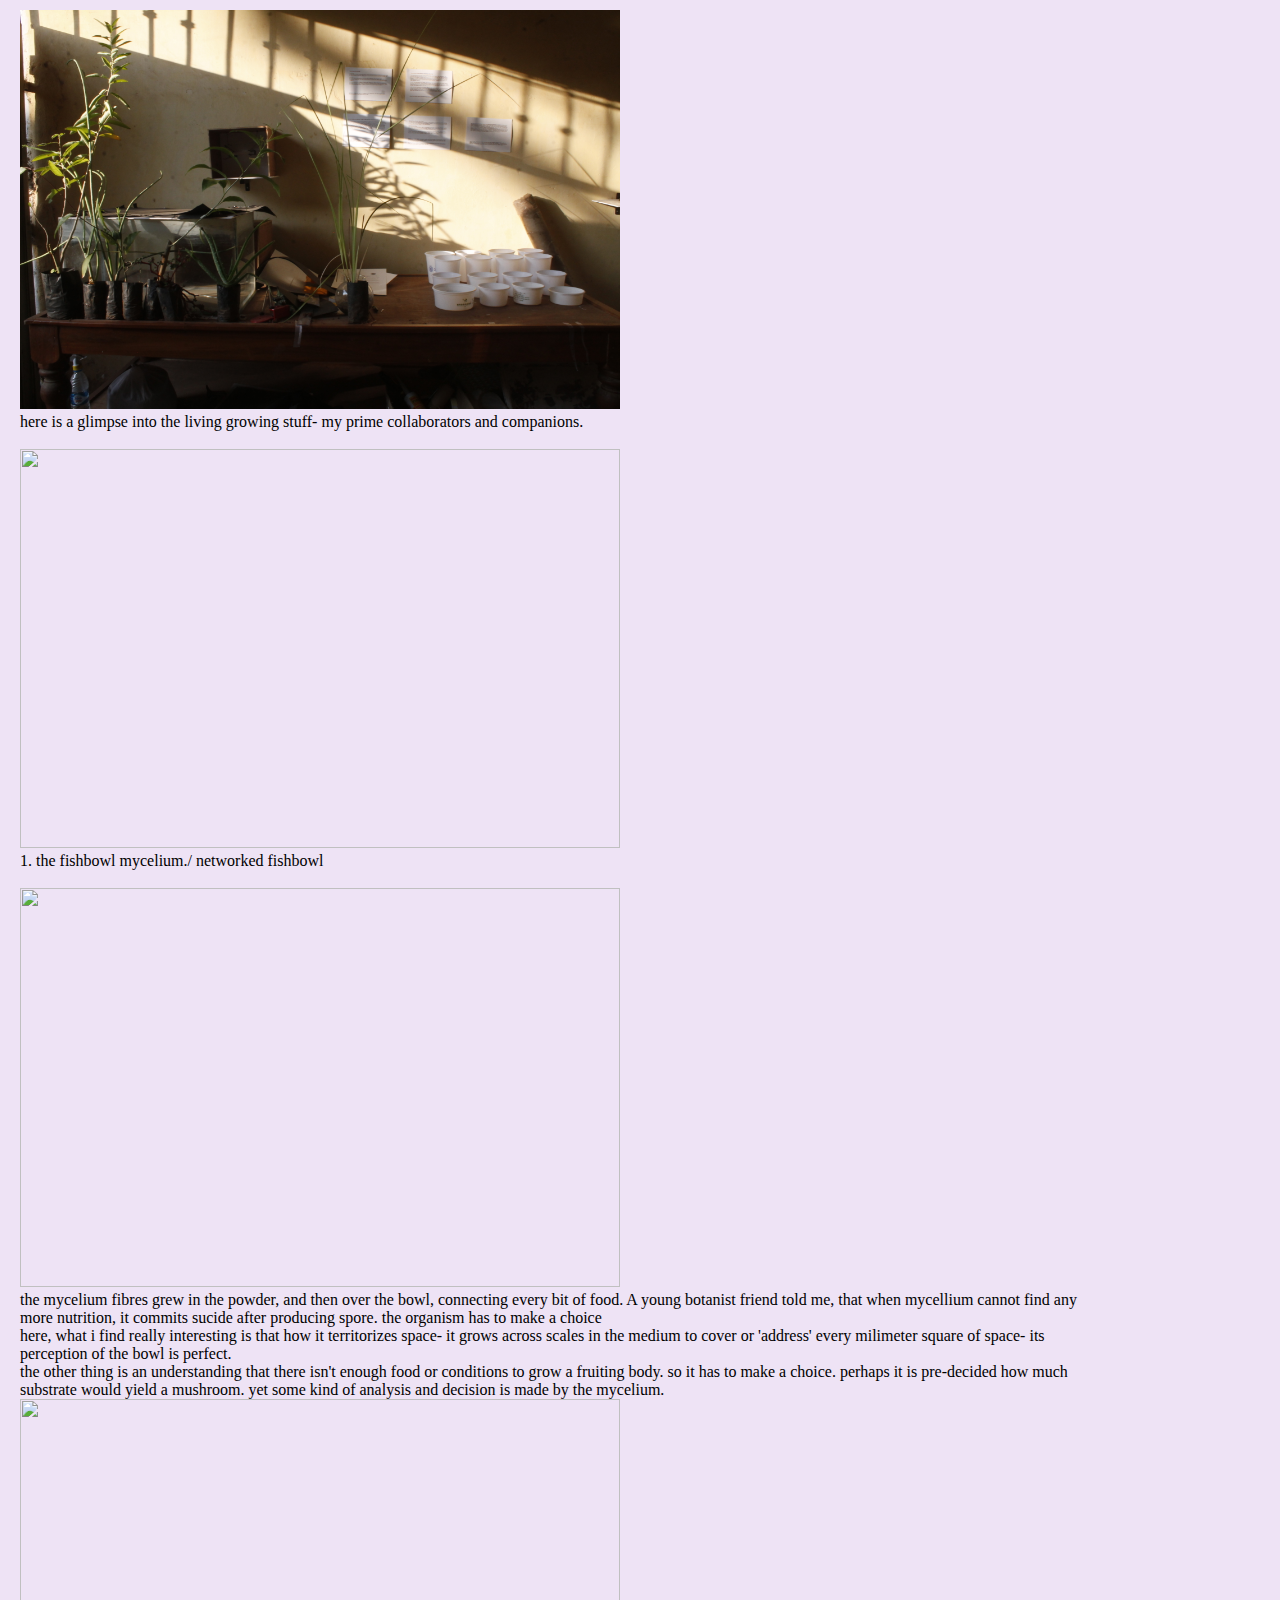
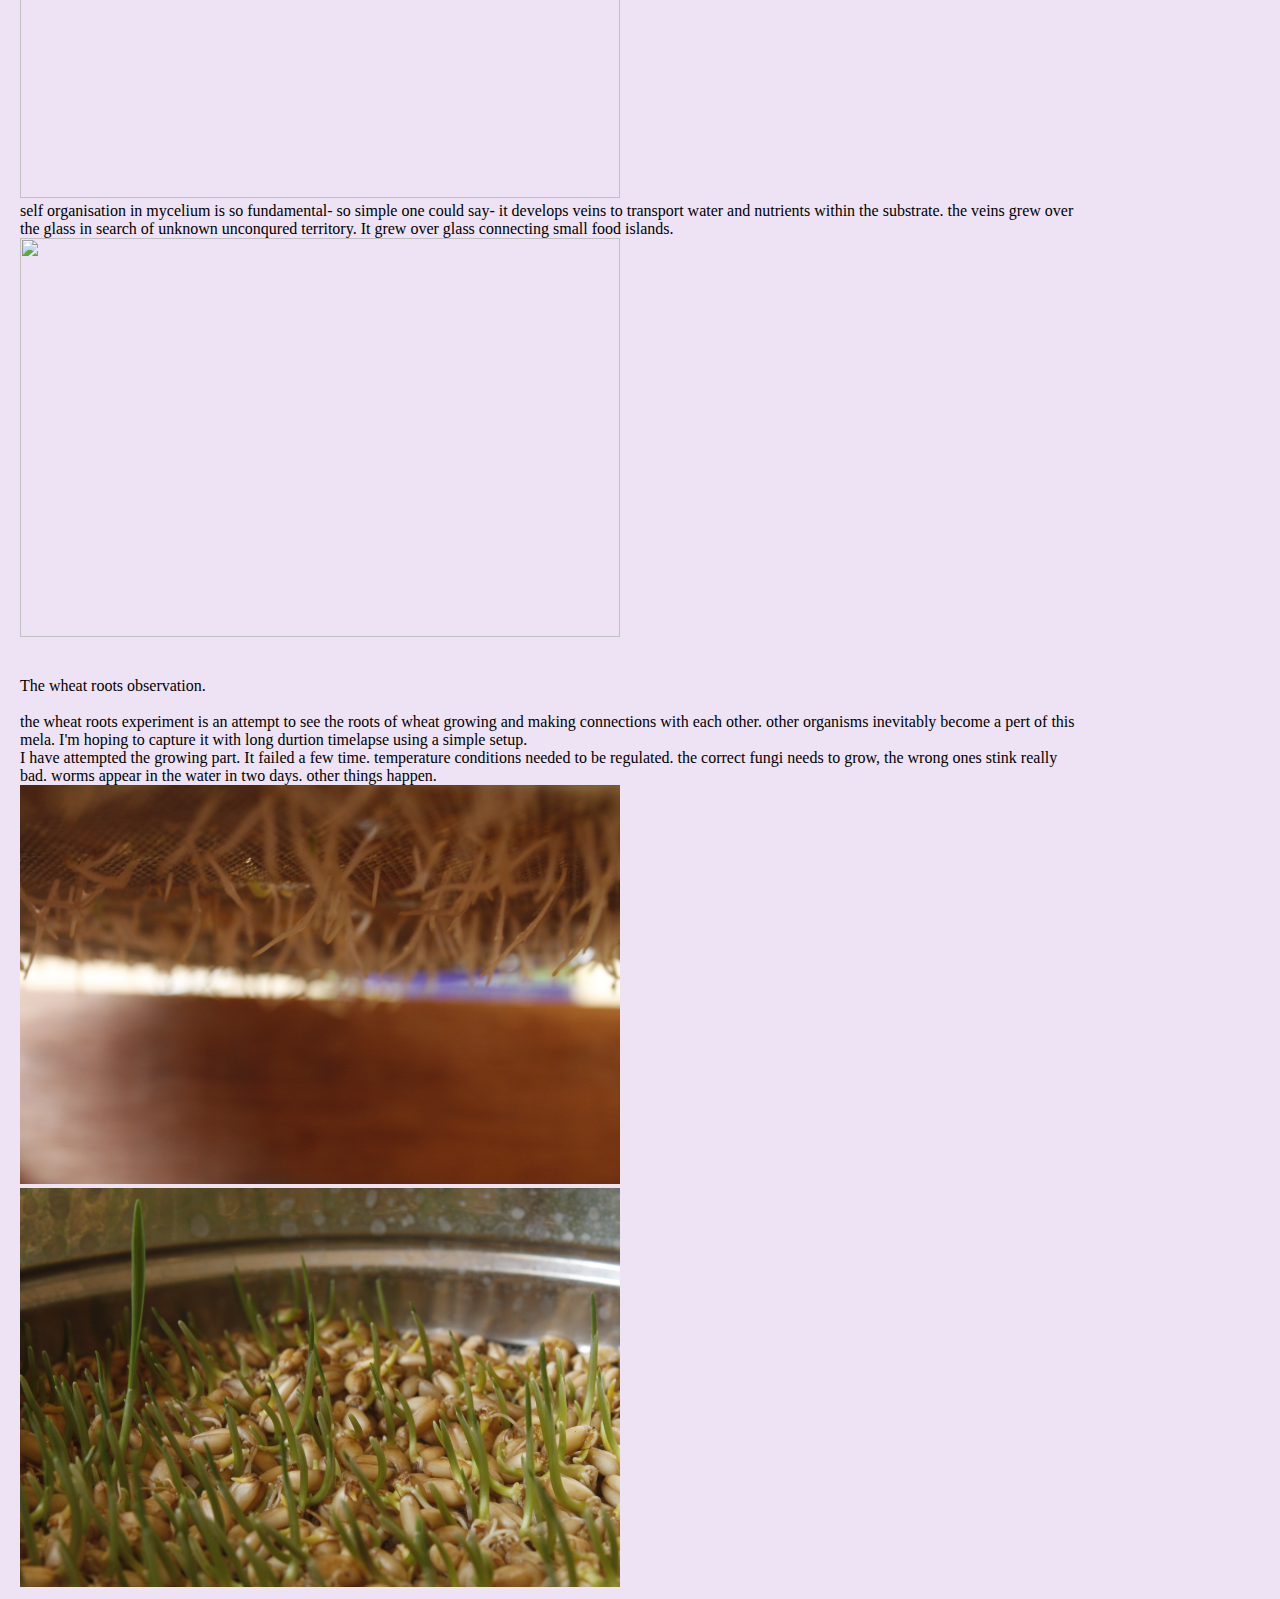
==== living growing stuff.html @ d6c9c226 "first commit" ====
<!doctype html>
<html>
<head>
<meta charset="utf-8">
<title>living growing stuff</title>
<link href="color line web.css" rel="stylesheet" type="text/css">
<style type="text/css">
body {
	background-color: #EEE3F5;
	margin-left: 20px;
	margin-top: 10px;
	margin-right: 200px;
}
</style>
</head>

<body>
<img src="RESOURCE SELECTED/the growing living stuff/New folder/_MG_1256.JPG" width="600" height="399" alt=""/> 
<br>
here is a glimpse into the living growing stuff- my prime collaborators and companions.<br><br>
<img src="RESOURCE SELECTED/the growing living stuff/New folder/_MG_0944.JPG" width="600" height="399" alt=""/> 
<br> 1. the fishbowl mycelium./ networked fishbowl <br><br>
<img src="RESOURCE SELECTED/the growing living stuff/New folder/_MG_1009.JPG" width="600" height="399" alt=""/> 
<br>
the mycelium fibres grew in the powder, and then over the bowl, connecting every bit of food. A young botanist friend told me, that when mycellium cannot find any more nutrition, it commits sucide after producing spore. the organism has to make a choice 
<br>
here, what i find really interesting is that how it territorizes space- it grows across scales in the medium to cover or 'address' every milimeter square of space- its perception of the bowl is perfect. 
<br>
the other thing is an understanding that there isn't enough food or conditions to grow a fruiting body. so it has to make a choice. perhaps it is pre-decided how much substrate would yield a mushroom. yet some kind of analysis and decision is made by the mycelium.
<br>
<img src="RESOURCE SELECTED/the growing living stuff/New folder/_MG_0992.JPG" width="600" height="399" alt=""/> 
<br>self organisation in mycelium is so fundamental- so simple one could say- it develops veins to transport water and nutrients within the substrate. the veins grew over the glass in search of unknown unconqured territory. It grew over glass connecting small food islands.<br>
<img src="RESOURCE SELECTED/the growing living stuff/New folder/_MG_0991.JPG" width="600" height="399" alt=""/>
<br><br><br>
The wheat roots observation.<br><br>
 the wheat roots experiment is an attempt to see the roots of wheat growing and making connections with each other. other organisms inevitably become a pert of this mela. I'm hoping to capture it with long durtion timelapse using a simple setup. <br>

I have attempted the growing part. It failed a few time. temperature conditions needed to be regulated. the correct fungi needs to grow, the wrong ones stink really bad. worms appear in the water in two days. other things happen. <br>
<img src="RESOURCE SELECTED/the growing living stuff/New folder/_MG_1374.JPG" width="600" height="399" alt=""/>
<br>
<img src="RESOURCE SELECTED/the growing living stuff/New folder/_MG_1371.JPG" width="600" height="399" alt=""/>

</body>
</html>
---- color line web.css ----
@charset "utf-8";
	.st0
{
	border-style : Solid;
	border-color : #F7931E;
	border-color : rgba(247, 147, 30, 1);
	border-width : 5px;
}
.st1
{
	border-style : Solid;
	border-color : #2E3192;
	border-color : rgba(46, 49, 146, 1);
	border-width : 5px;
}
.st2
{
	border-style : Solid;
	border-color : #1B1464;
	border-color : rgba(27, 20, 100, 1);
	border-width : 5px;
}
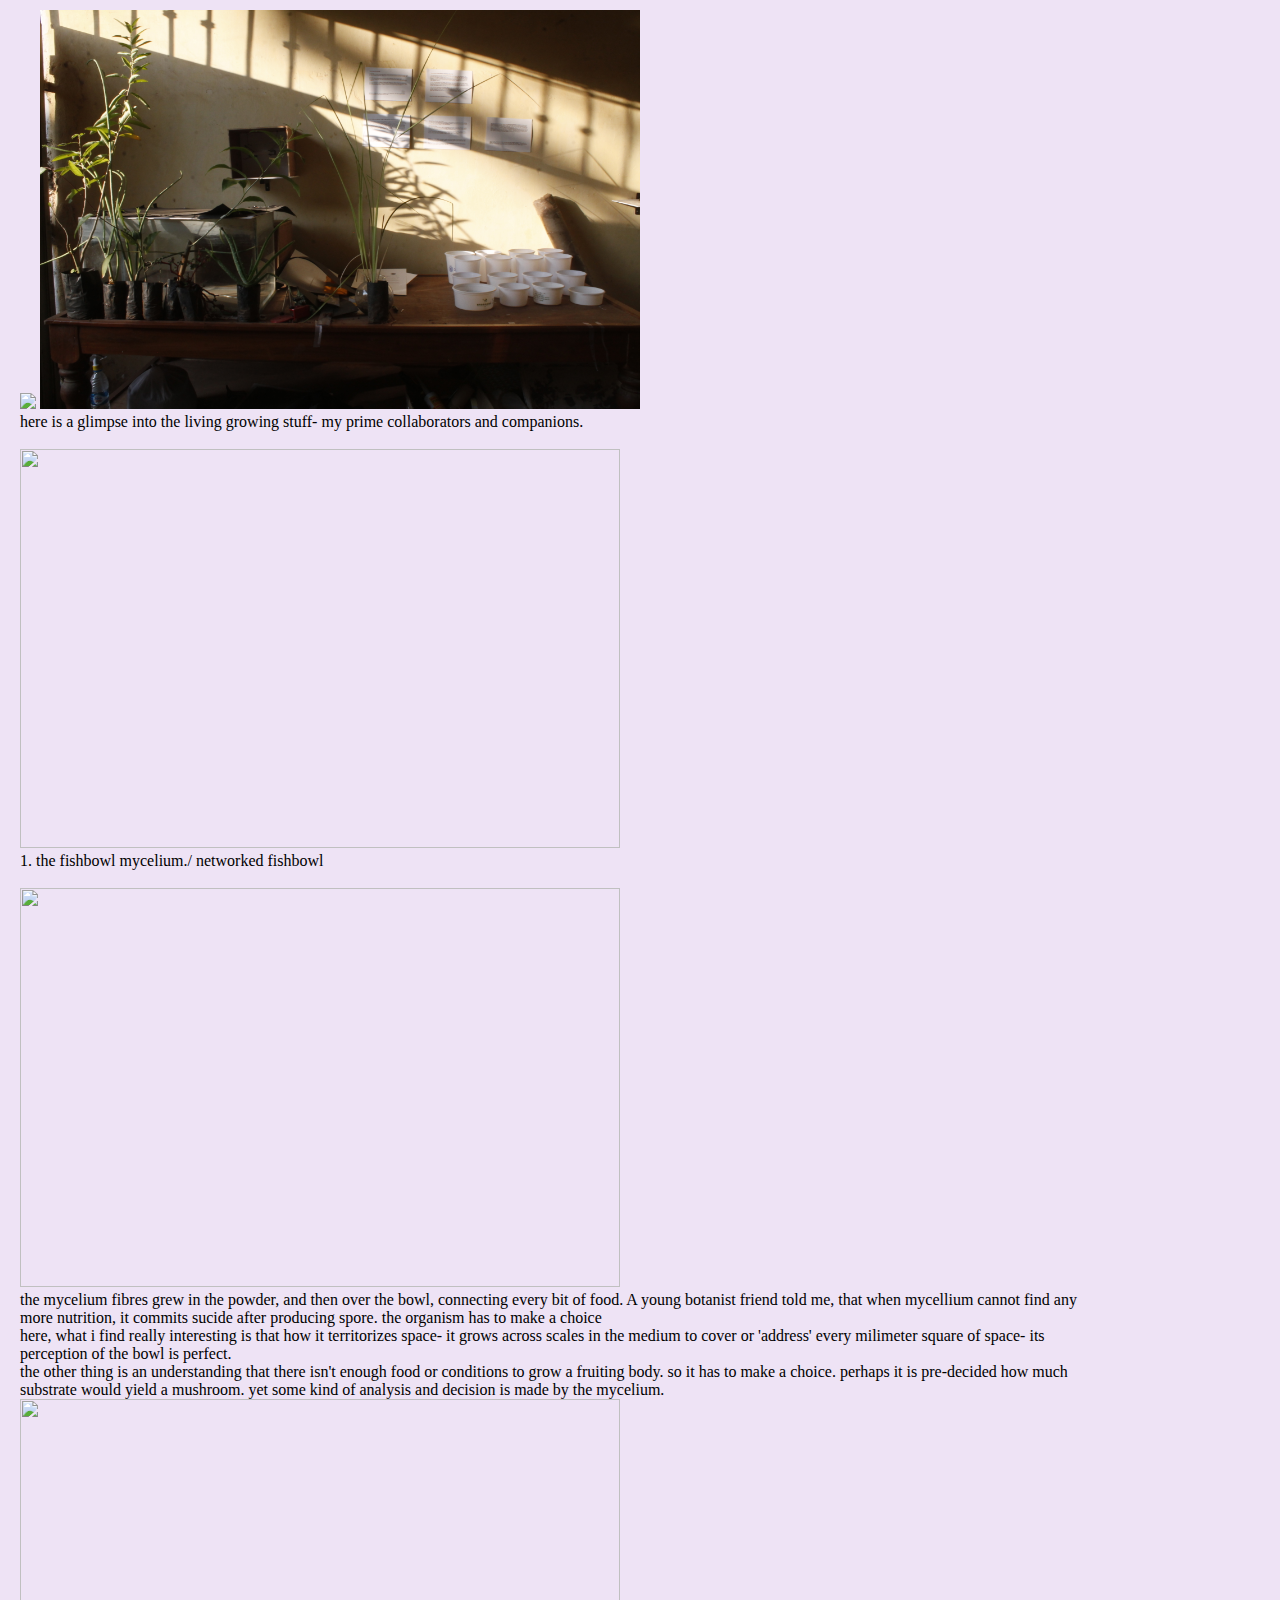
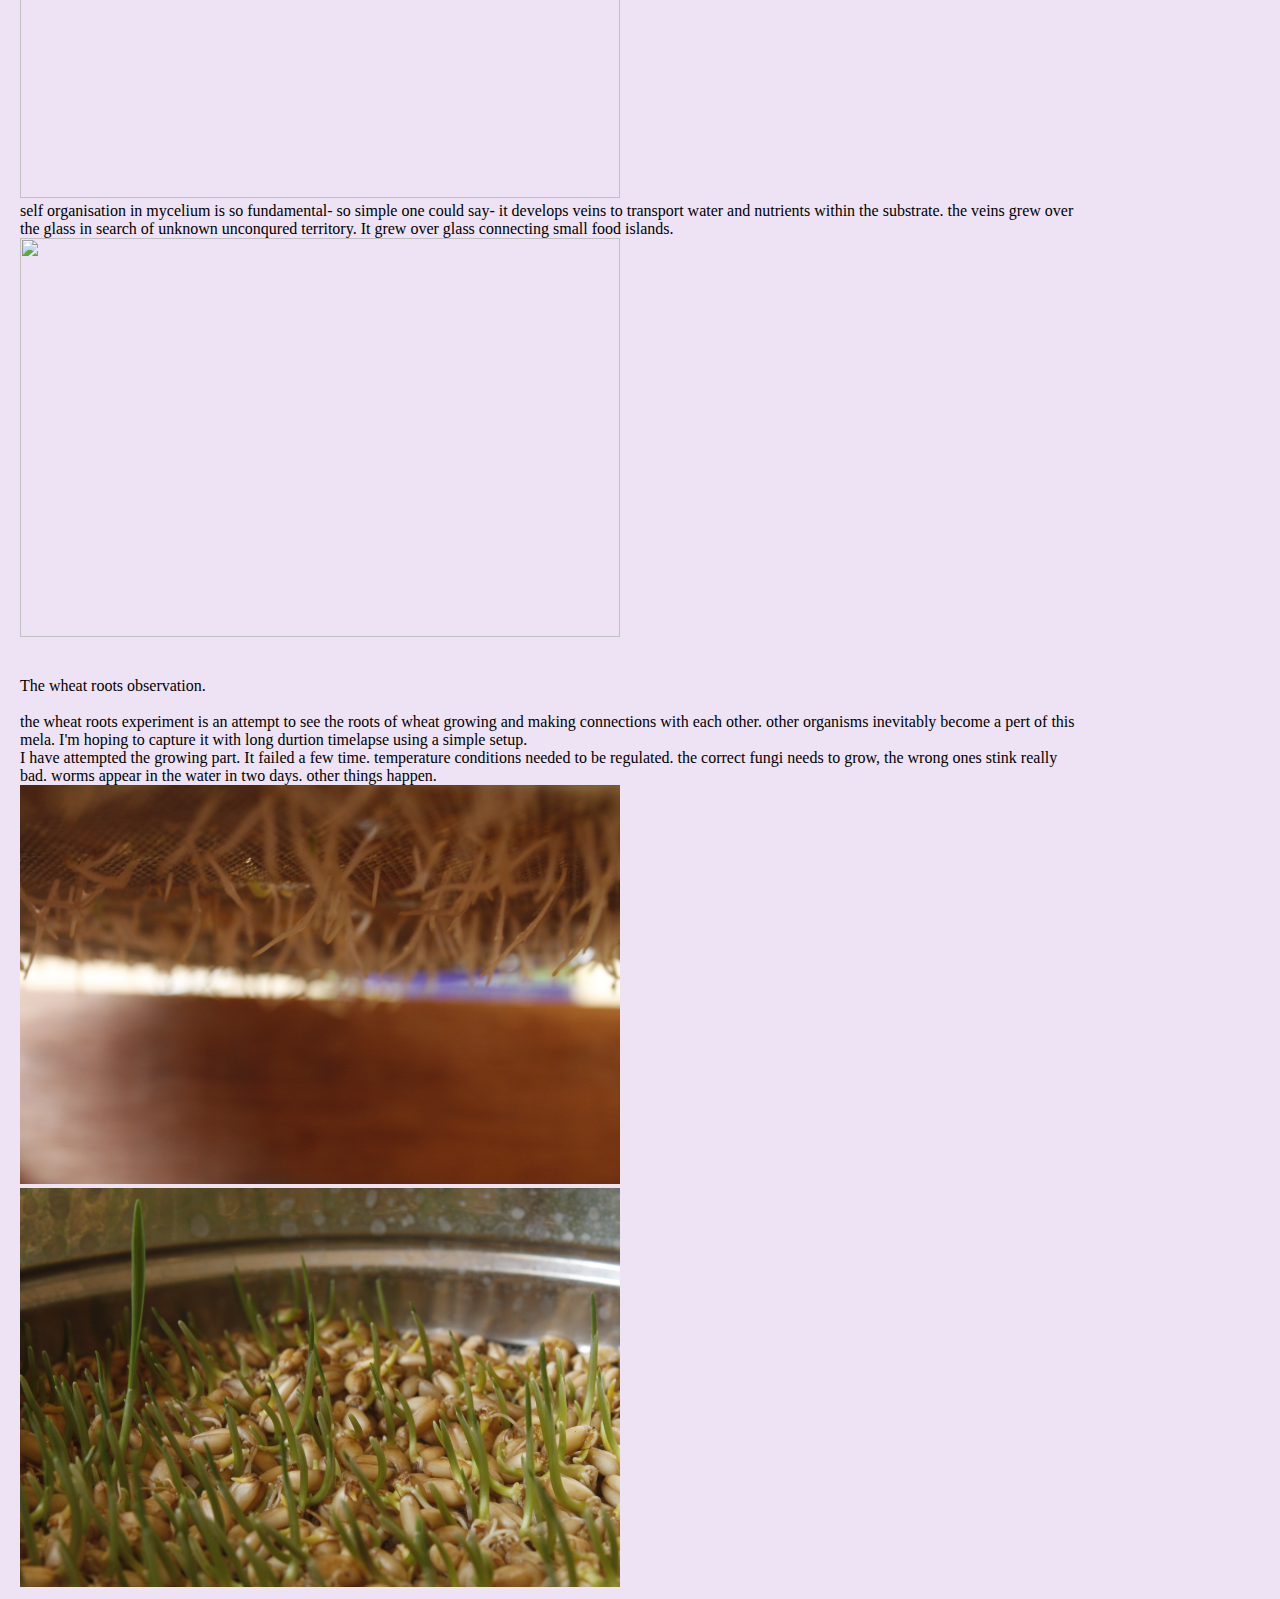
==== commit f2c75d63: "Update living growing stuff.html" ====
--- a/living growing stuff.html
+++ b/living growing stuff.html
@@ -15,6 +15,7 @@
 </head>
 
 <body>
+	<img src="./images/_MG_9123.JPG">
 <img src="RESOURCE SELECTED/the growing living stuff/New folder/_MG_1256.JPG" width="600" height="399" alt=""/> 
 <br>
 here is a glimpse into the living growing stuff- my prime collaborators and companions.<br><br>
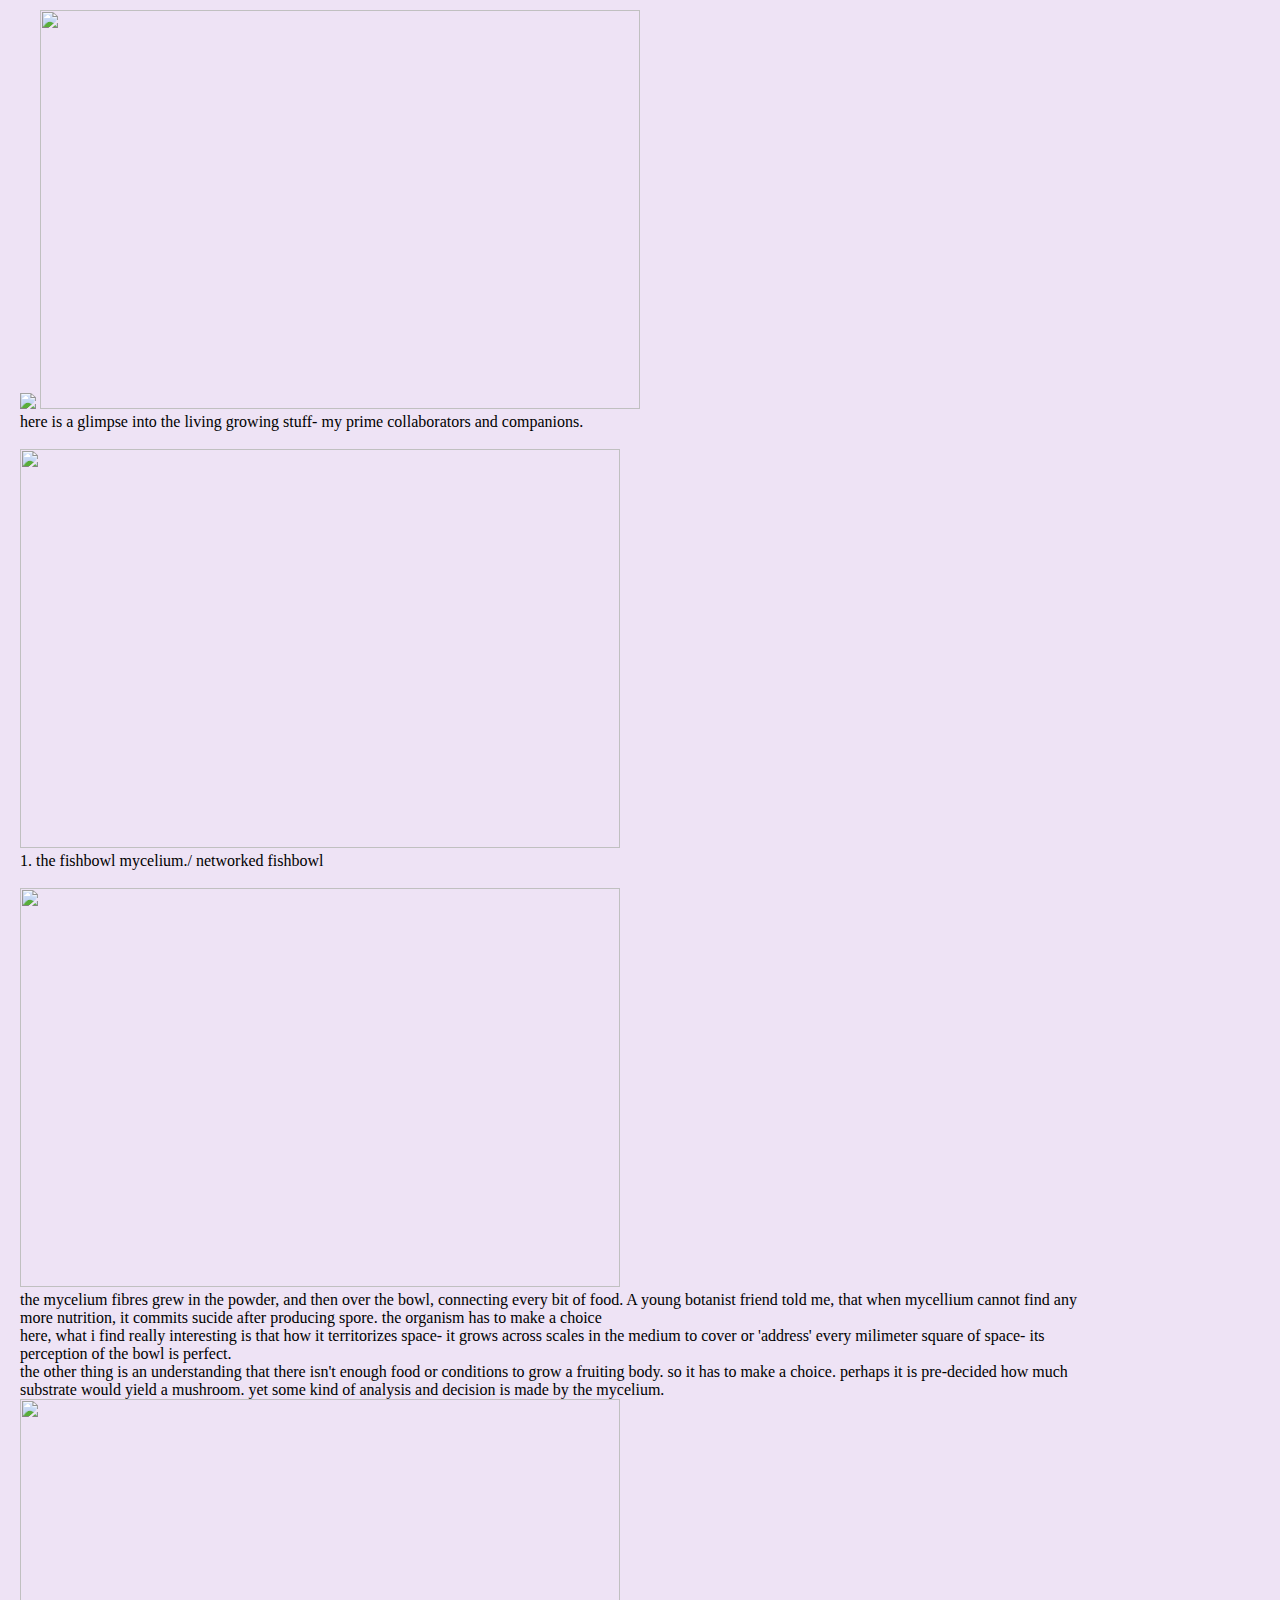
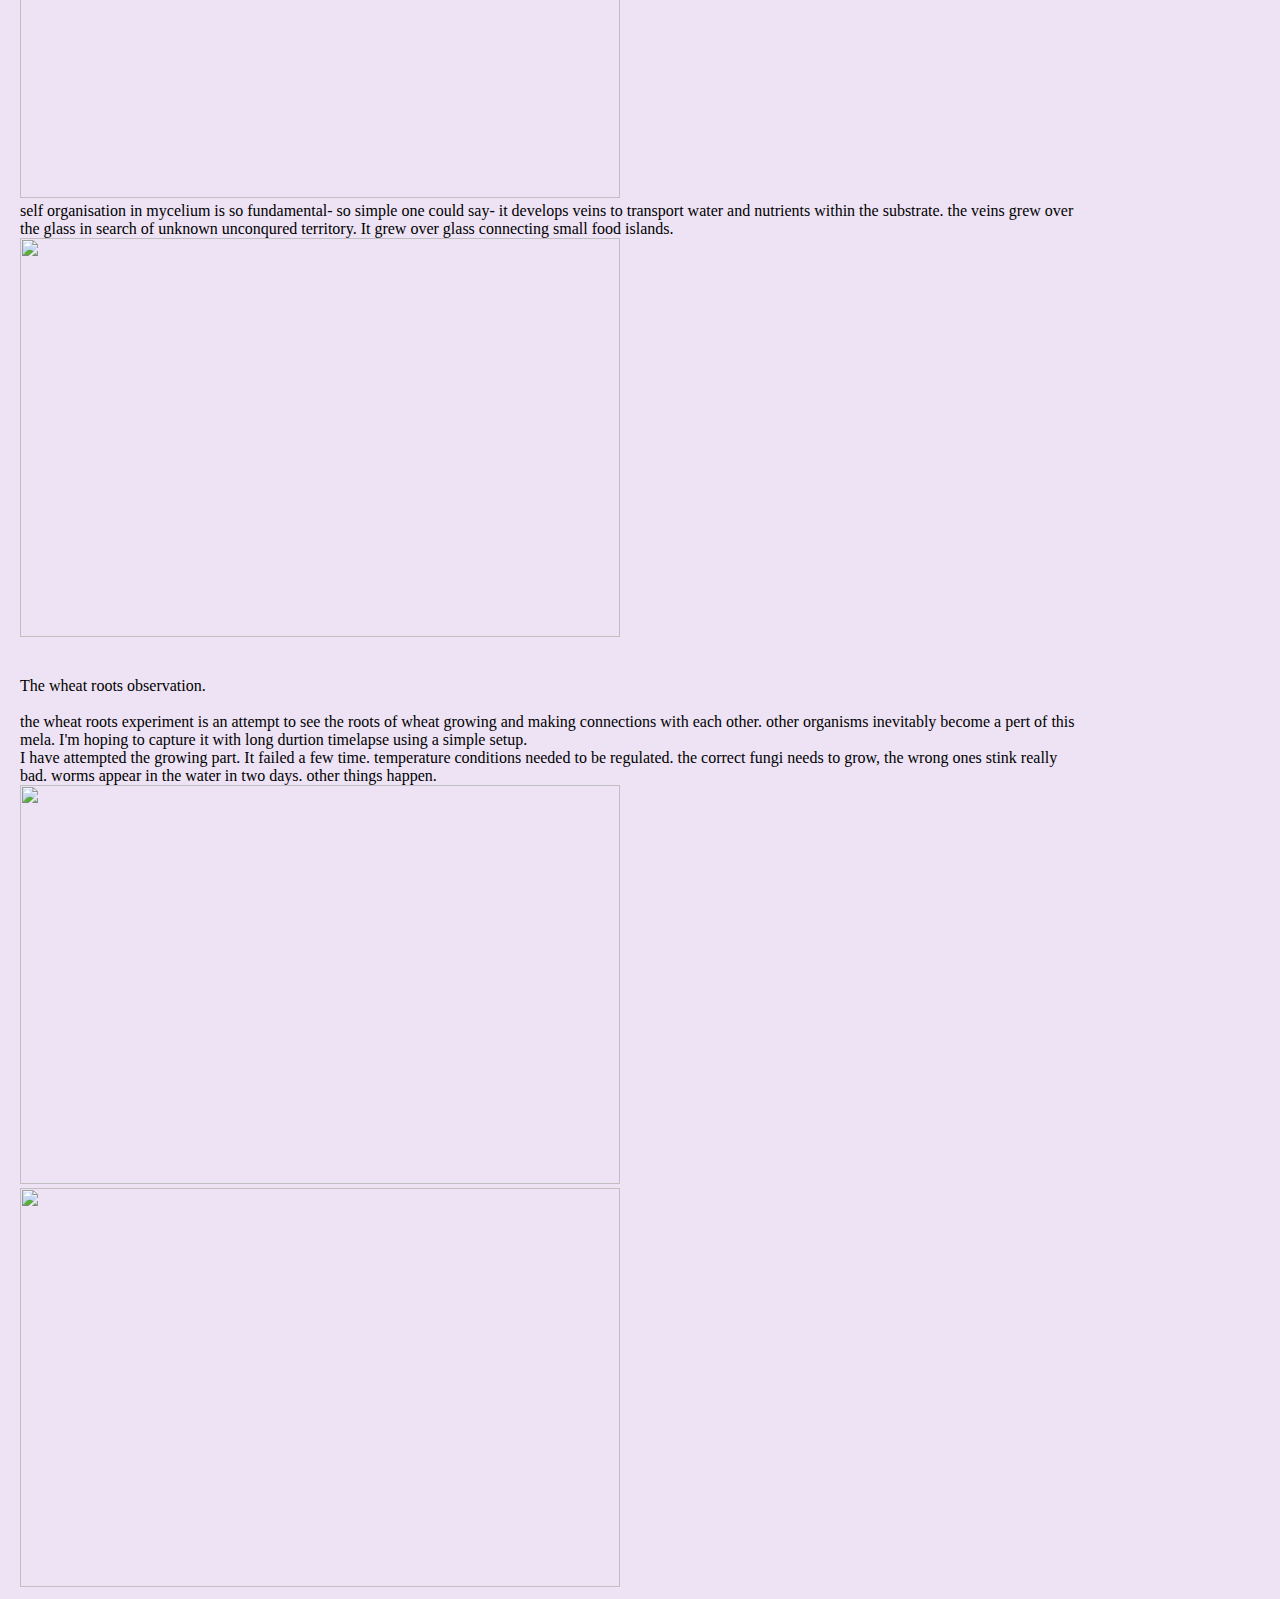
==== commit 953034fc: "Update living growing stuff.html" ====
--- a/living growing stuff.html
+++ b/living growing stuff.html
@@ -16,12 +16,12 @@
 
 <body>
 	<img src="./images/_MG_9123.JPG">
-<img src="RESOURCE SELECTED/the growing living stuff/New folder/_MG_1256.JPG" width="600" height="399" alt=""/> 
+<img src="RESOURCE SELECTED/the growing living stuff/1256.JPG" width="600" height="399" alt=""/> 
 <br>
 here is a glimpse into the living growing stuff- my prime collaborators and companions.<br><br>
-<img src="RESOURCE SELECTED/the growing living stuff/New folder/_MG_0944.JPG" width="600" height="399" alt=""/> 
+<img src="RESOURCE SELECTED/the growing living stuff/0944.JPG" width="600" height="399" alt=""/> 
 <br> 1. the fishbowl mycelium./ networked fishbowl <br><br>
-<img src="RESOURCE SELECTED/the growing living stuff/New folder/_MG_1009.JPG" width="600" height="399" alt=""/> 
+<img src="RESOURCE SELECTED/the growing living stuff/1009.JPG" width="600" height="399" alt=""/> 
 <br>
 the mycelium fibres grew in the powder, and then over the bowl, connecting every bit of food. A young botanist friend told me, that when mycellium cannot find any more nutrition, it commits sucide after producing spore. the organism has to make a choice 
 <br>
@@ -29,17 +29,17 @@
 <br>
 the other thing is an understanding that there isn't enough food or conditions to grow a fruiting body. so it has to make a choice. perhaps it is pre-decided how much substrate would yield a mushroom. yet some kind of analysis and decision is made by the mycelium.
 <br>
-<img src="RESOURCE SELECTED/the growing living stuff/New folder/_MG_0992.JPG" width="600" height="399" alt=""/> 
+<img src="RESOURCE SELECTED/the growing living stuff/0992.JPG" width="600" height="399" alt=""/> 
 <br>self organisation in mycelium is so fundamental- so simple one could say- it develops veins to transport water and nutrients within the substrate. the veins grew over the glass in search of unknown unconqured territory. It grew over glass connecting small food islands.<br>
-<img src="RESOURCE SELECTED/the growing living stuff/New folder/_MG_0991.JPG" width="600" height="399" alt=""/>
+<img src="RESOURCE SELECTED/the growing living stuff/0991.JPG" width="600" height="399" alt=""/>
 <br><br><br>
 The wheat roots observation.<br><br>
  the wheat roots experiment is an attempt to see the roots of wheat growing and making connections with each other. other organisms inevitably become a pert of this mela. I'm hoping to capture it with long durtion timelapse using a simple setup. <br>
 
 I have attempted the growing part. It failed a few time. temperature conditions needed to be regulated. the correct fungi needs to grow, the wrong ones stink really bad. worms appear in the water in two days. other things happen. <br>
-<img src="RESOURCE SELECTED/the growing living stuff/New folder/_MG_1374.JPG" width="600" height="399" alt=""/>
+<img src="RESOURCE SELECTED/the growing living stuff/1374.JPG" width="600" height="399" alt=""/>
 <br>
-<img src="RESOURCE SELECTED/the growing living stuff/New folder/_MG_1371.JPG" width="600" height="399" alt=""/>
+<img src="RESOURCE SELECTED/the growing living stuff/1371.JPG" width="600" height="399" alt=""/>
 
 </body>
 </html>
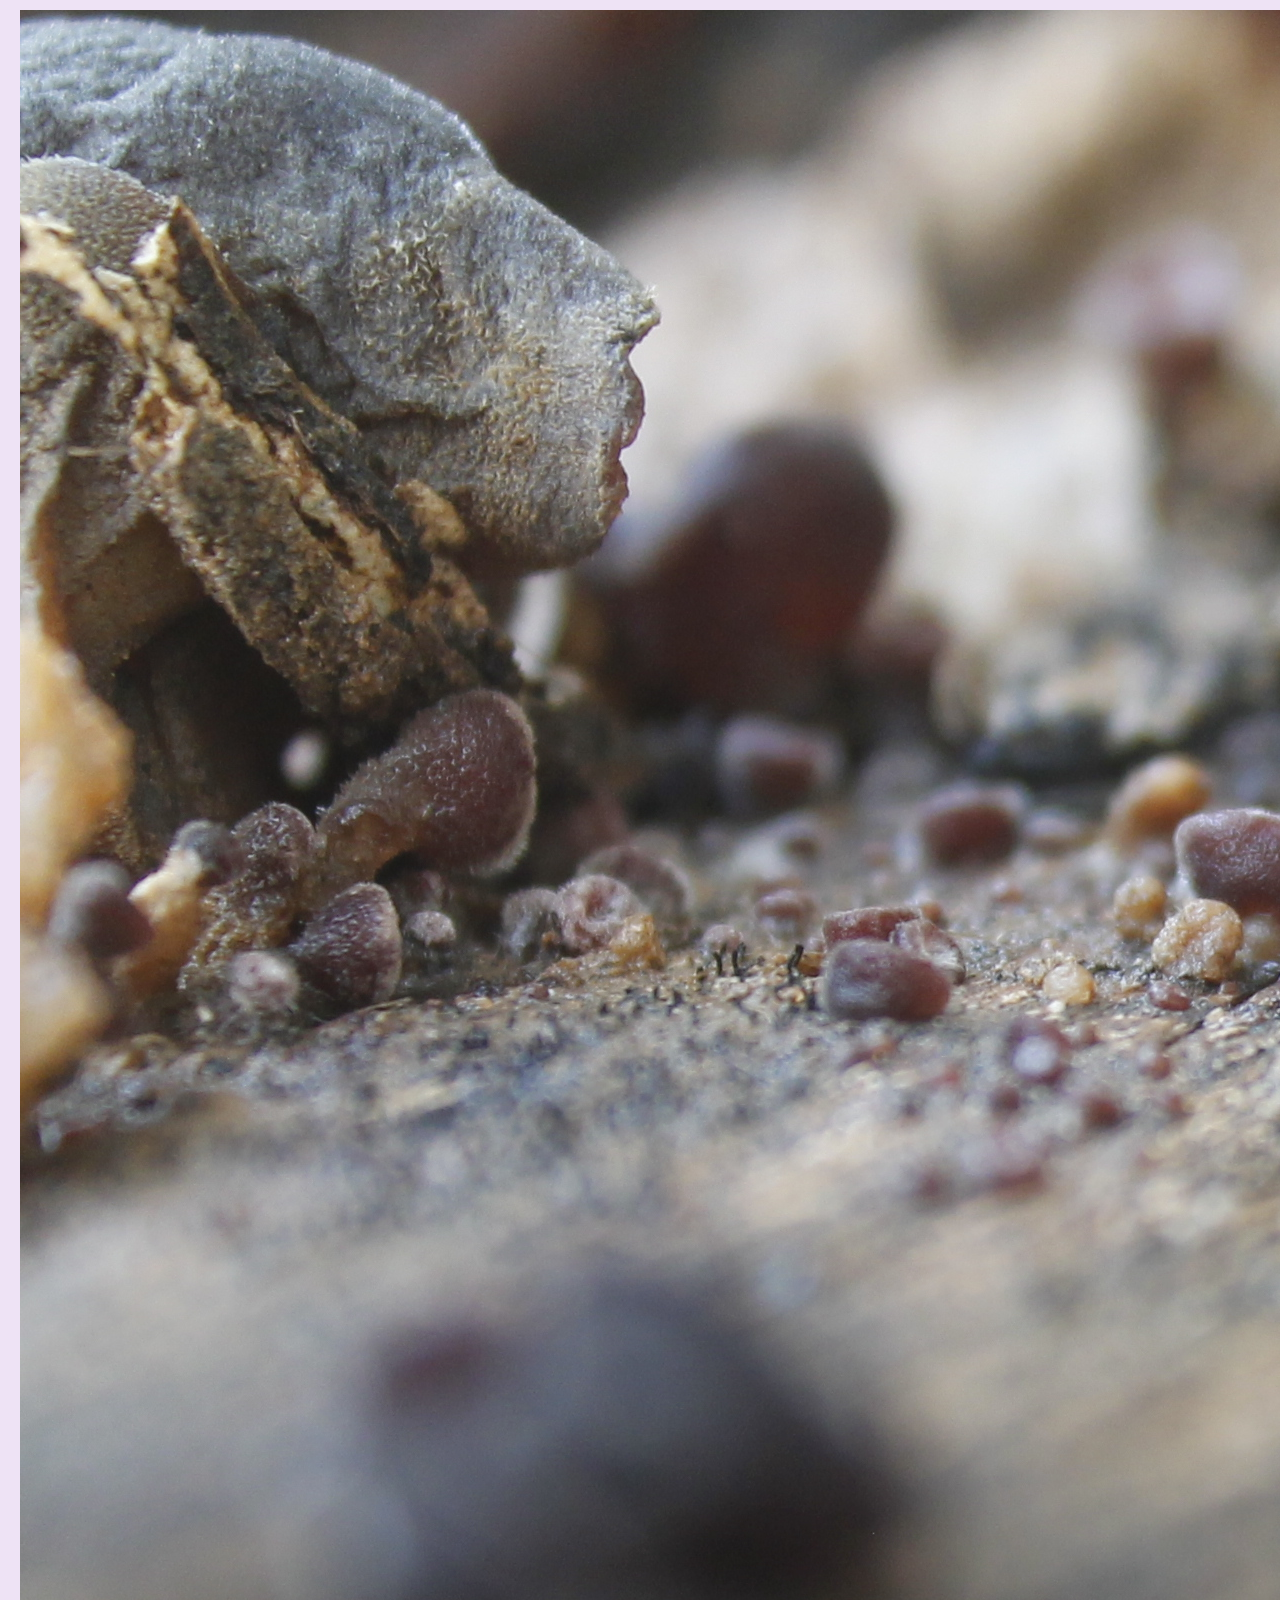
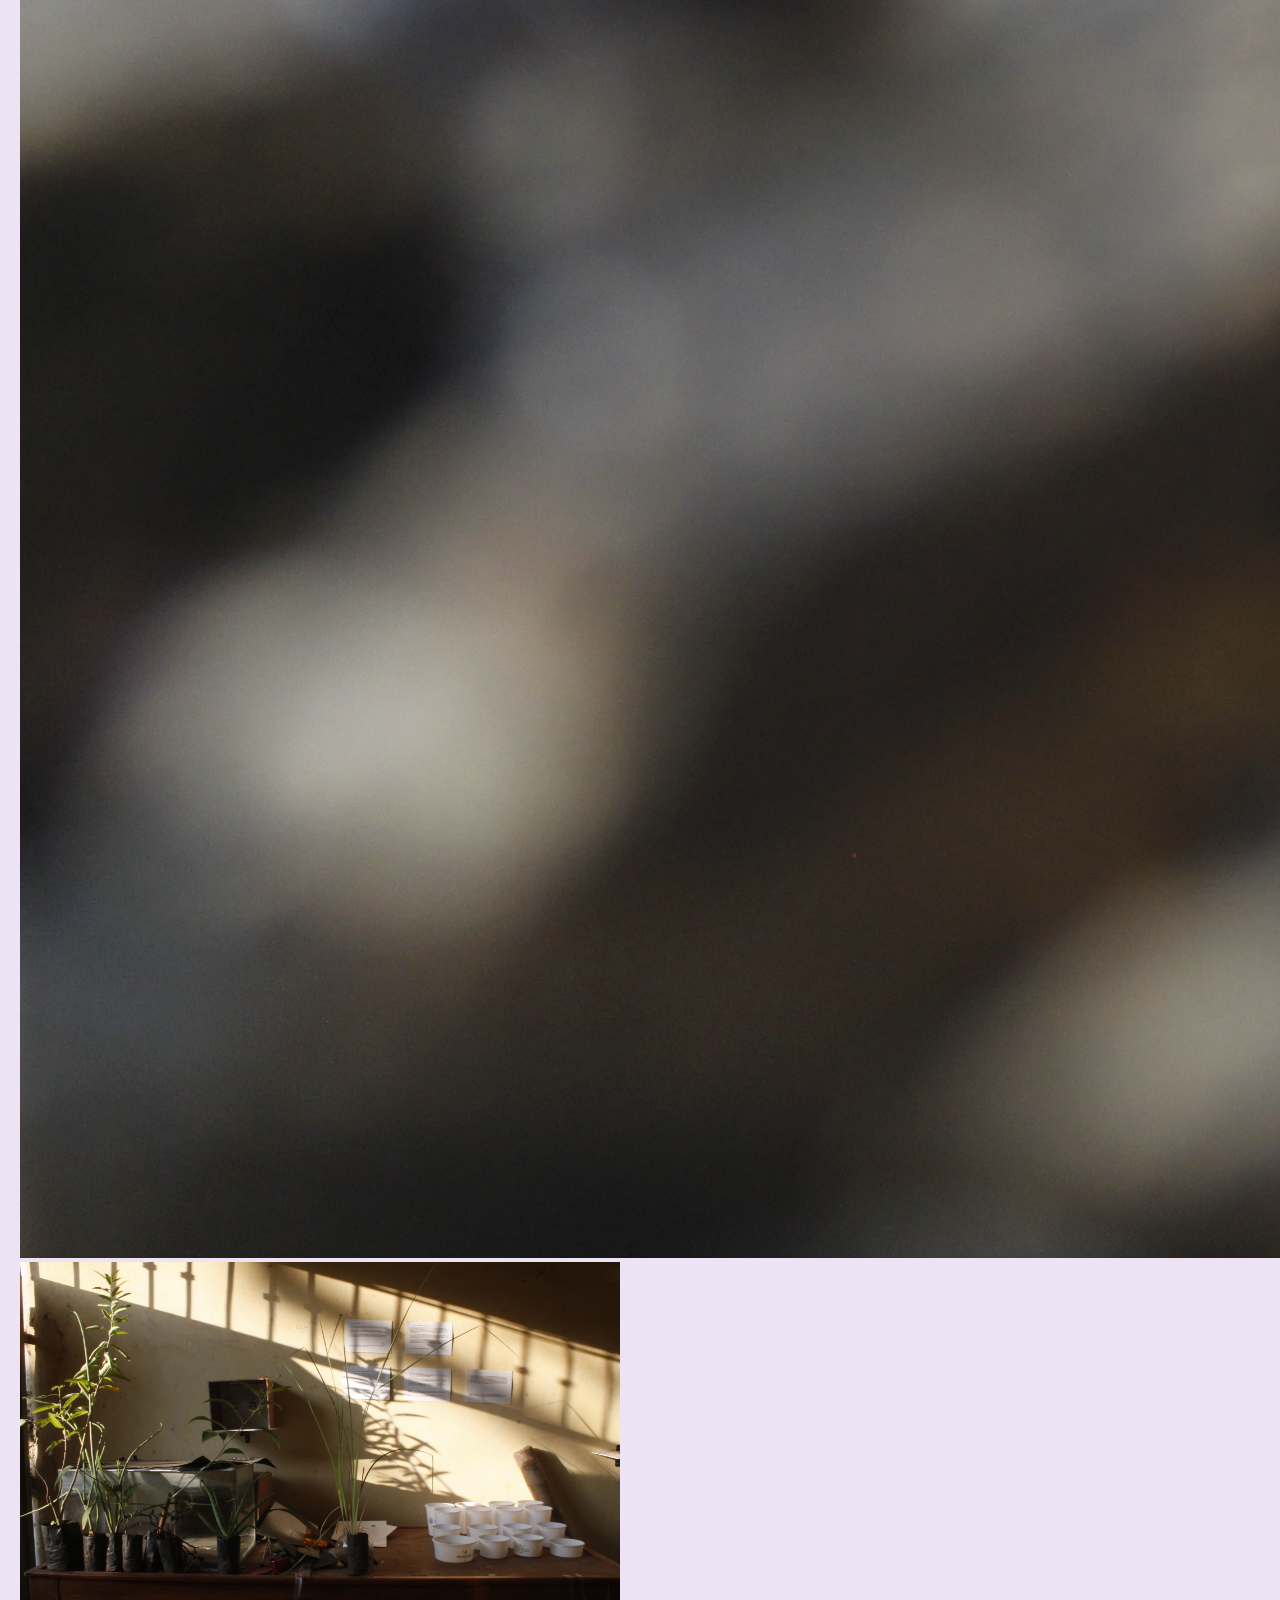
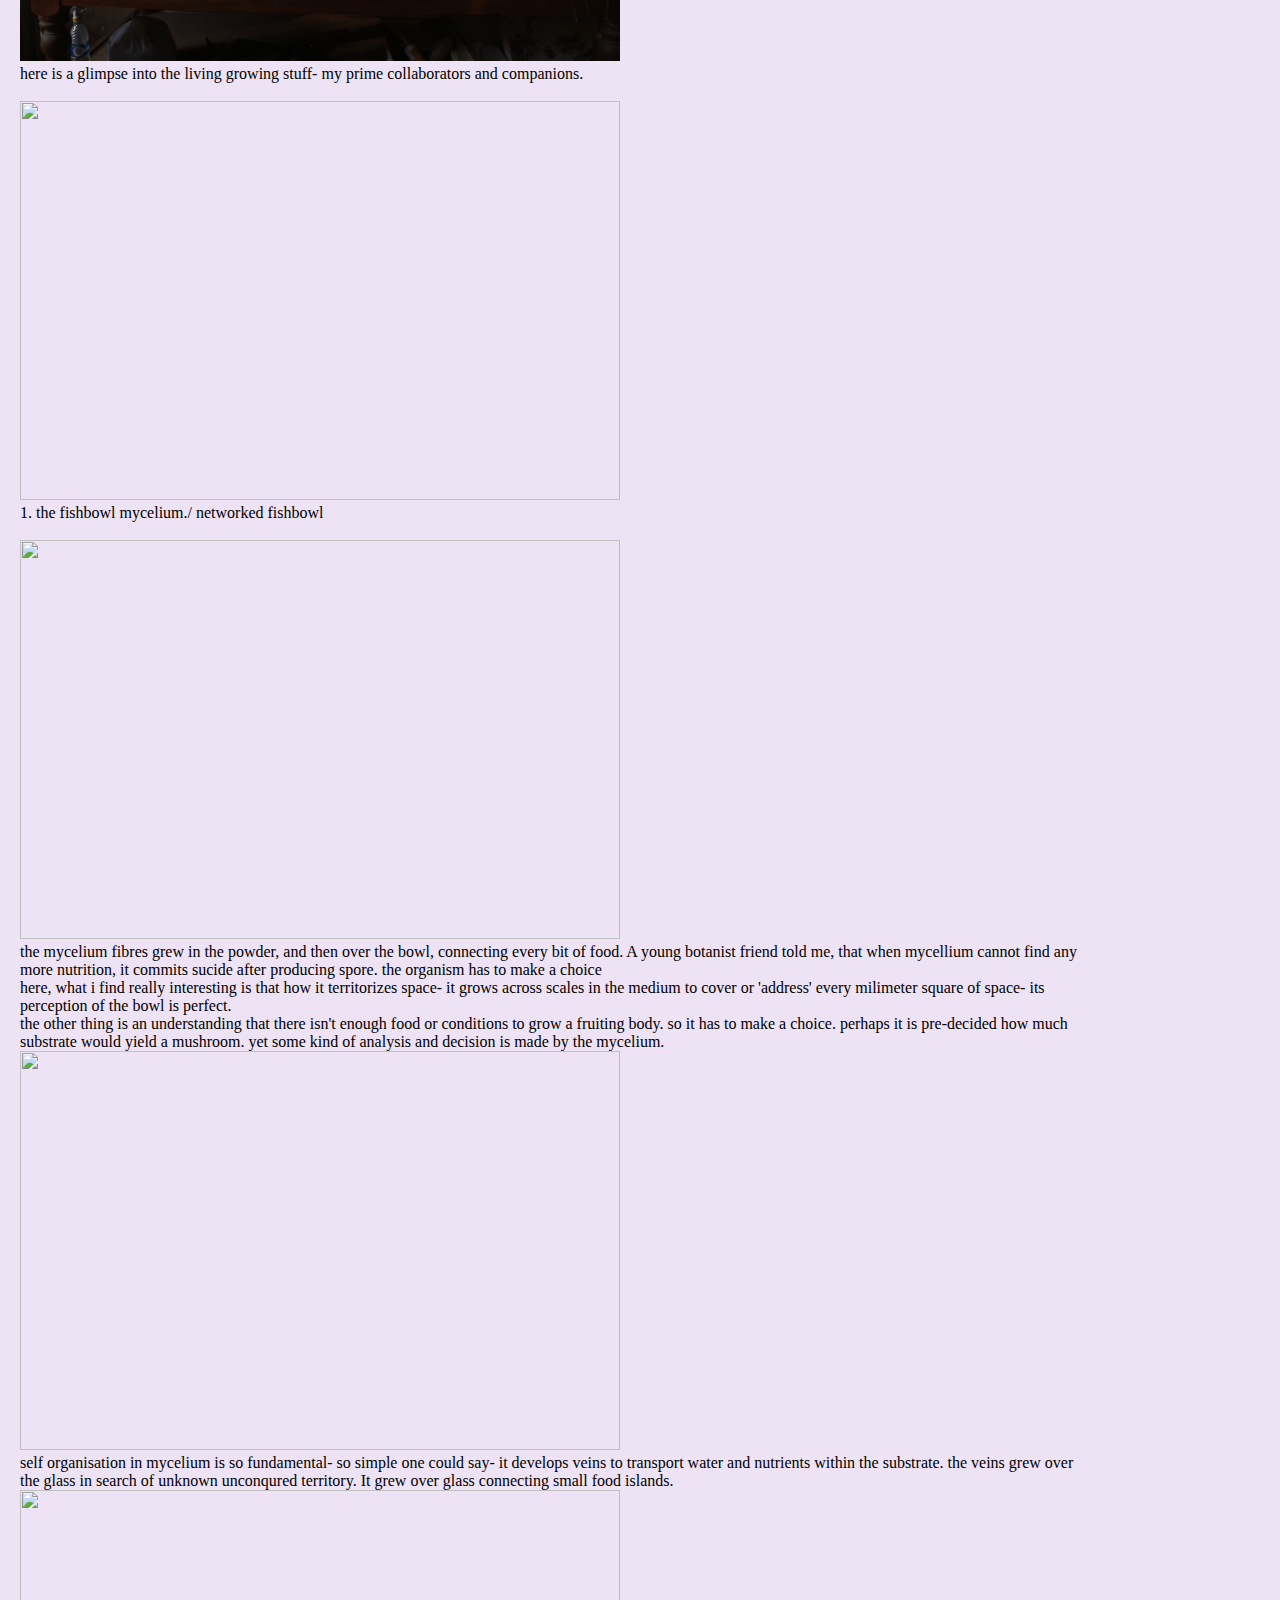
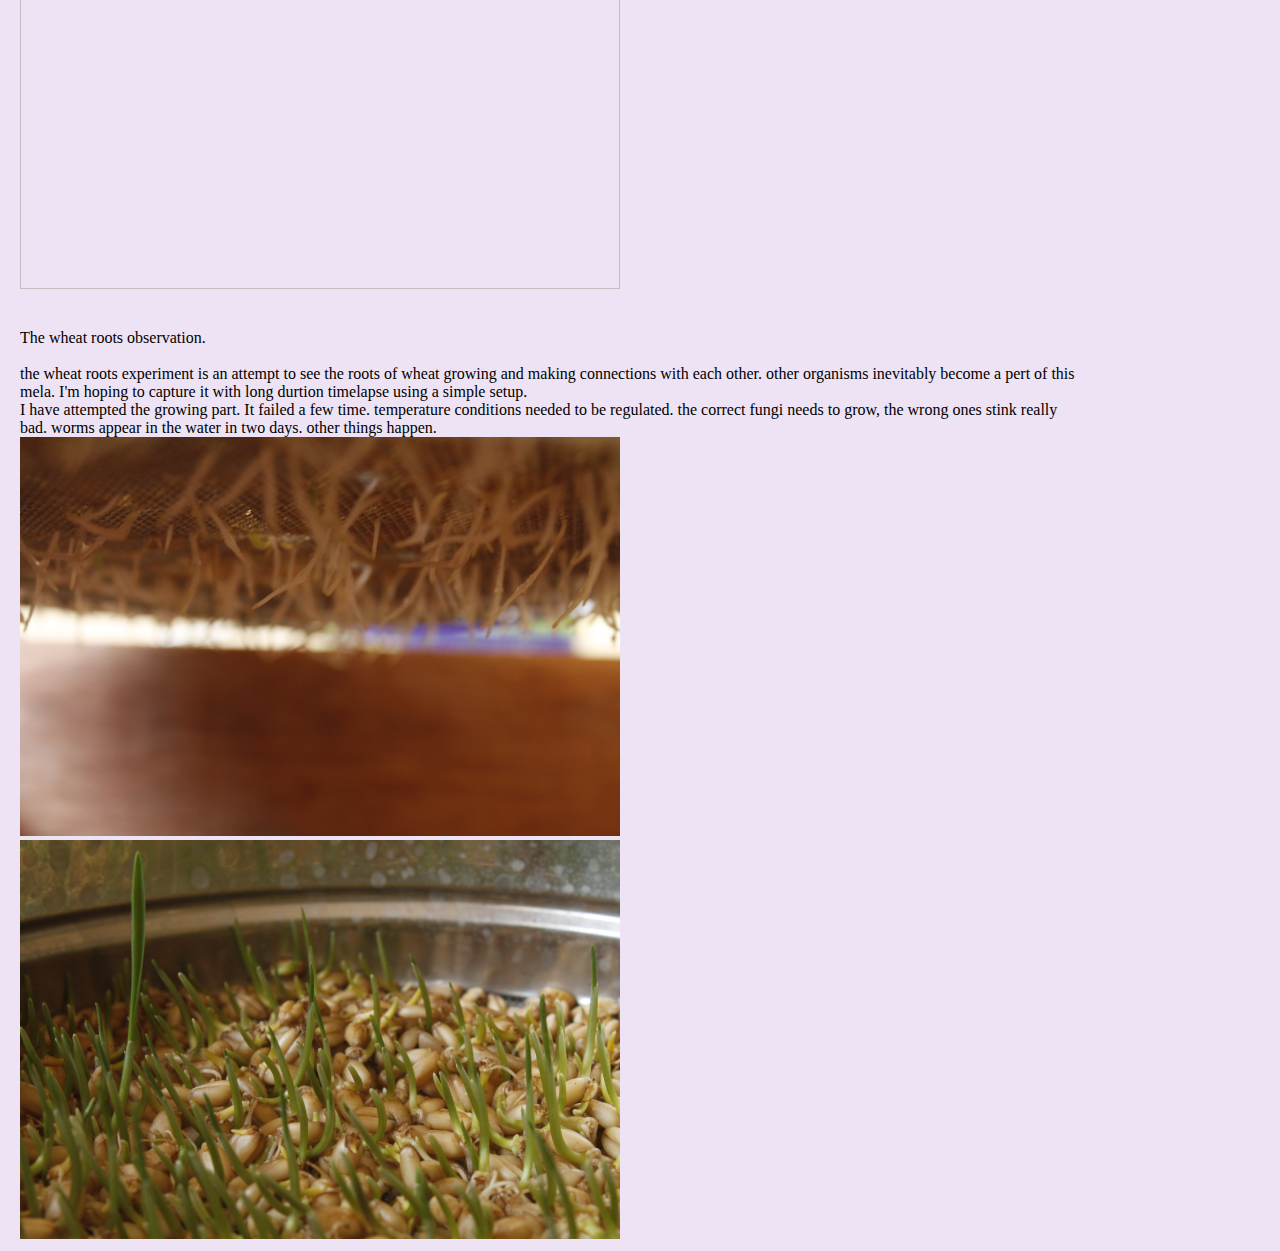
==== commit 9acf7c2a: "Update living growing stuff.html" ====
--- a/living growing stuff.html
+++ b/living growing stuff.html
@@ -15,7 +15,7 @@
 </head>
 
 <body>
-	<img src="./images/_MG_9123.JPG">
+	<img src="RESOURCE SELECTED/the growing living stuff/1236.JPG">
 <img src="RESOURCE SELECTED/the growing living stuff/1256.JPG" width="600" height="399" alt=""/> 
 <br>
 here is a glimpse into the living growing stuff- my prime collaborators and companions.<br><br>
